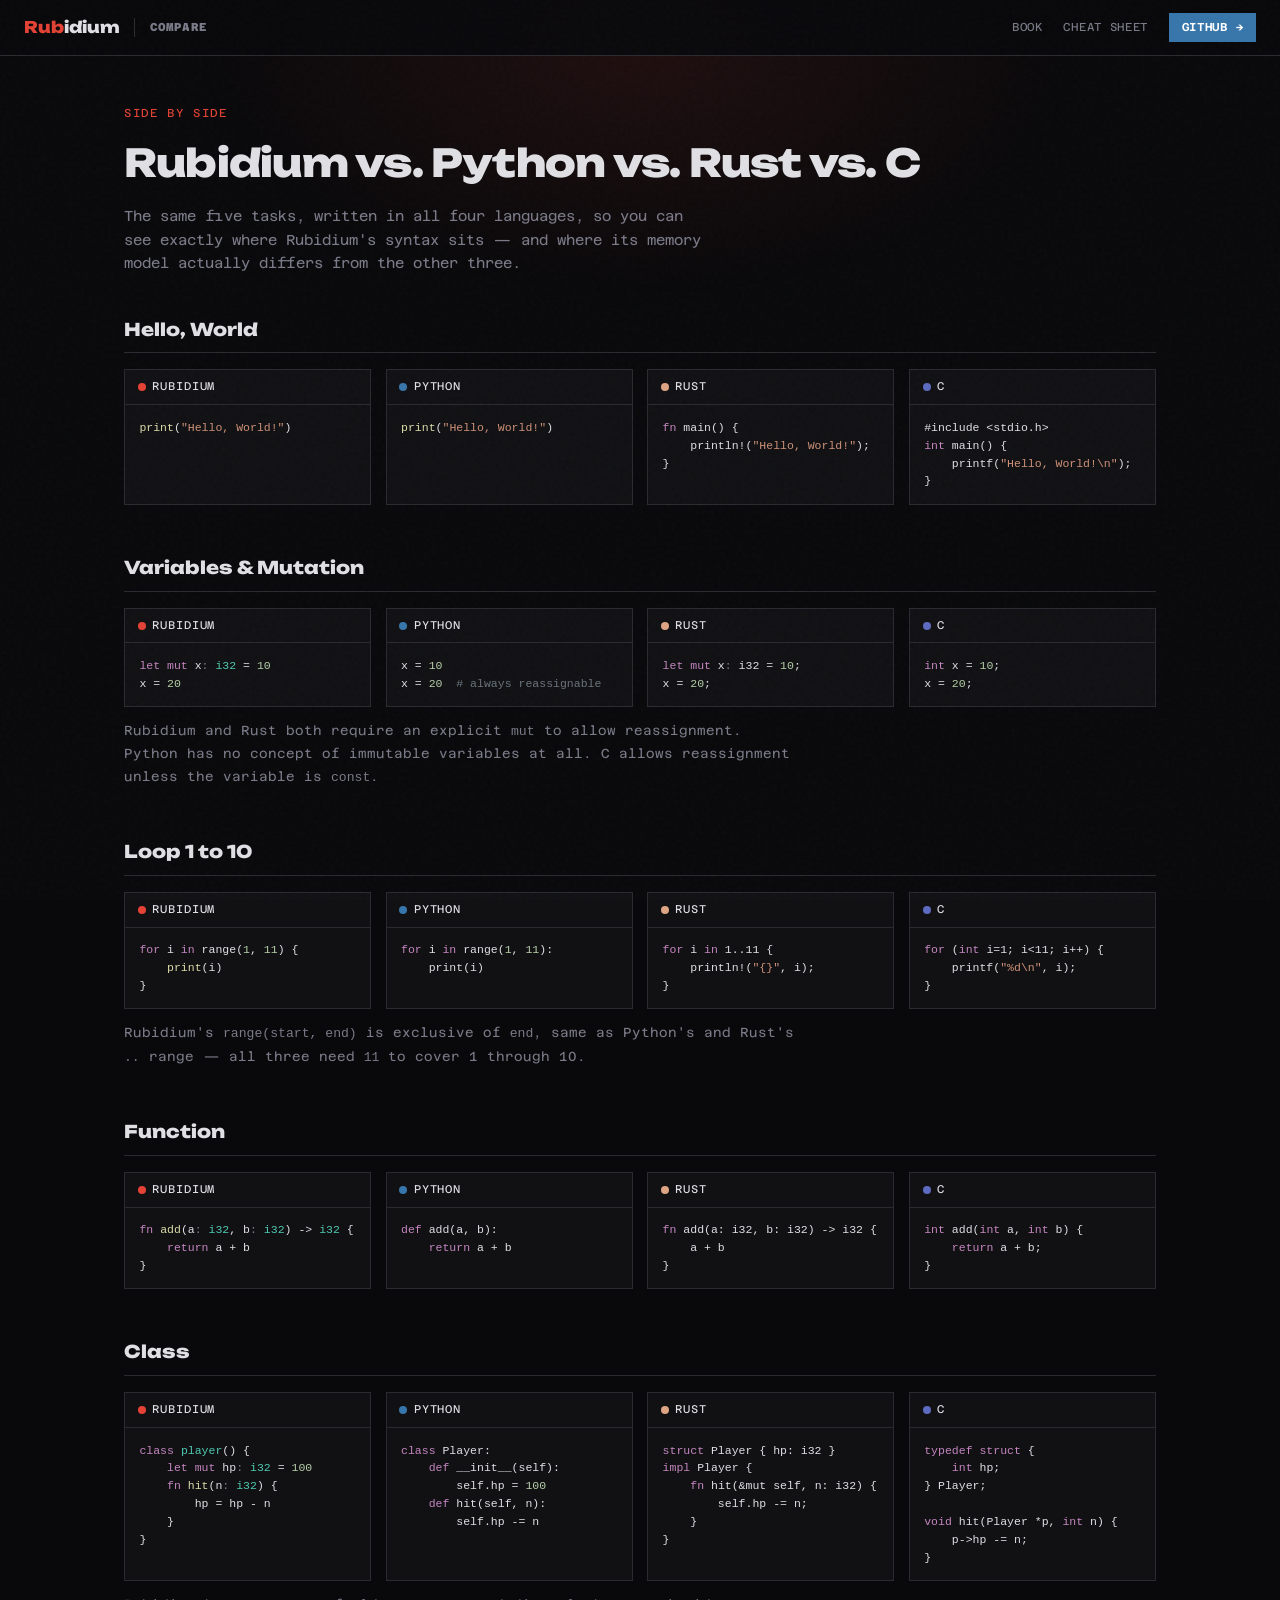
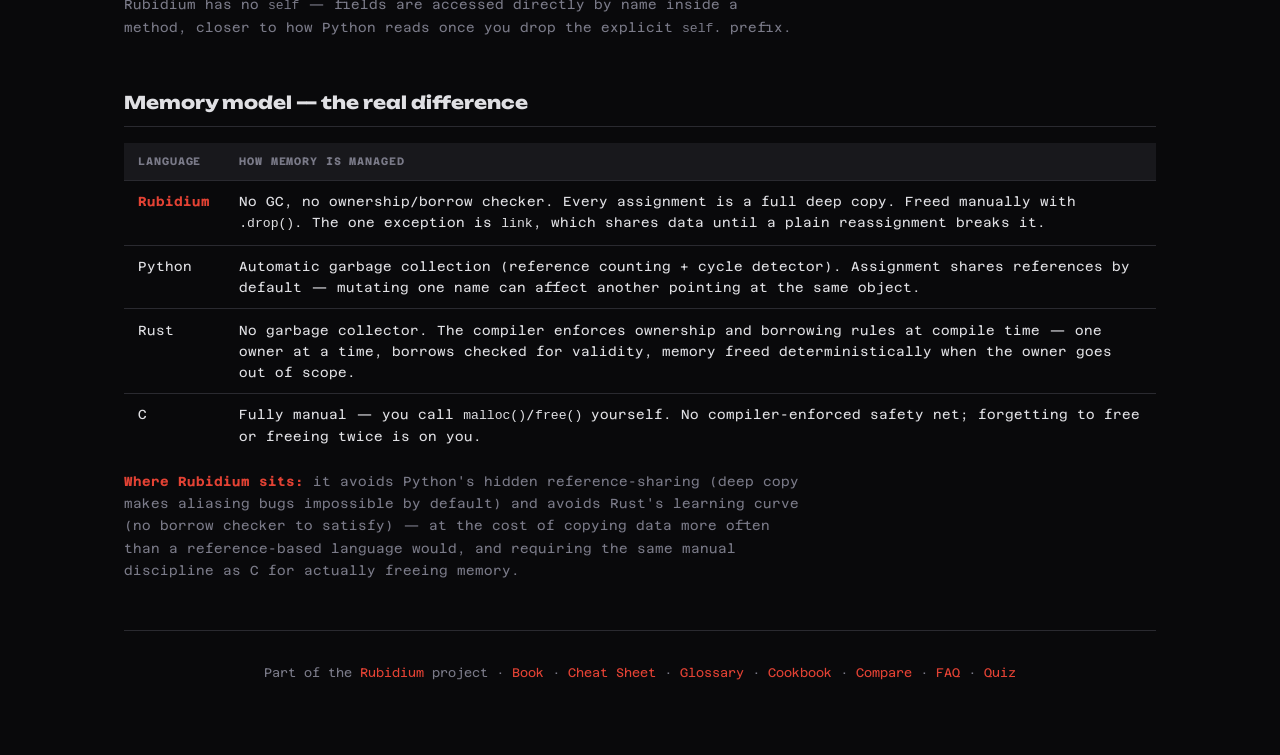
==== compare.html @ 11c4e3dd "Add files via upload" ====
<!DOCTYPE html>
<html lang="en">
<head>
<meta charset="UTF-8" />
<meta name="viewport" content="width=device-width, initial-scale=1.0" />
<title>Rubidium vs Python vs Rust vs C</title>
<meta property="og:type" content="website" />
<meta property="og:title" content="Rubidium vs Python vs Rust vs C" />
<meta property="og:description" content="The same five tasks written in all four languages, side by side — plus an honest look at where Rubidium’s memory model actually differs." />
<meta property="og:url" content="https://tomdexteryoutube.github.io/Rubidium.github.io/compare.html" />
<meta property="og:image" content="https://tomdexteryoutube.github.io/Rubidium.github.io/apple-touch-icon.png" />
<meta name="twitter:card" content="summary" />
<meta name="twitter:title" content="Rubidium vs Python vs Rust vs C" />
<meta name="twitter:description" content="The same five tasks written in all four languages, side by side — plus an honest look at where Rubidium’s memory model actually differs." />
<meta name="twitter:image" content="https://tomdexteryoutube.github.io/Rubidium.github.io/apple-touch-icon.png" />
<meta name="description" content="The same five tasks written in all four languages, side by side — plus an honest look at where Rubidium’s memory model actually differs." />
<link rel="icon" type="image/svg+xml" href="favicon.svg" />
<link rel="icon" type="image/png" sizes="32x32" href="favicon-32.png" />
<link rel="icon" type="image/png" sizes="16x16" href="favicon-16.png" />
<link rel="apple-touch-icon" sizes="180x180" href="apple-touch-icon.png" />
<link rel="preconnect" href="https://fonts.googleapis.com" />
<link href="https://fonts.googleapis.com/css2?family=Unbounded:wght@600;800&family=Azeret+Mono:wght@400;500;600&display=swap" rel="stylesheet" />
<style>
:root {
  --bg:#09090b; --bg2:#111114; --bg3:#18181c; --border:#2a2a30;
  --rb:#E34234; --rb-hi:#F05030;
  --text:#e0e0e4; --muted:#7a7a88;
  --mono:'Azeret Mono',monospace; --head:'Unbounded',sans-serif;
  --py:#3776AB; --py-hi:#4B8BBE;
}
*,*::before,*::after{box-sizing:border-box;margin:0;padding:0;}
body{background:var(--bg);color:var(--text);font-family:var(--mono);font-size:14px;line-height:1.6;}
.topbar{position:sticky;top:0;z-index:200;height:56px;display:flex;align-items:center;justify-content:space-between;padding:0 1.5rem;background:rgba(9,9,11,0.92);backdrop-filter:blur(12px);border-bottom:1px solid var(--border);}
.topbar-logo{font-family:var(--head);font-weight:800;font-size:1rem;text-decoration:none;display:flex;align-items:center;}
.topbar-logo .r{color:var(--rb);} .topbar-logo .b{color:var(--text);}
.topbar-title{font-family:var(--mono);font-size:0.72rem;color:var(--muted);letter-spacing:0.1em;text-transform:uppercase;margin-left:0.9rem;padding-left:0.9rem;border-left:1px solid var(--border);}
.topbar-right{display:flex;align-items:center;gap:1.3rem;}
.topbar-link{font-family:var(--mono);font-size:0.72rem;color:var(--muted);text-decoration:none;letter-spacing:0.06em;text-transform:uppercase;}
.topbar-link:hover{color:var(--text);}
.topbar-gh{font-family:var(--mono);font-size:0.72rem;font-weight:600;letter-spacing:0.06em;text-transform:uppercase;padding:0.35rem 0.8rem;background:var(--py);color:#fff;text-decoration:none;}
.topbar-gh:hover{background:var(--py-hi);}

.wrap{max-width:1080px;margin:0 auto;padding:3rem 1.5rem 5rem;}
.eyebrow{font-size:0.72rem;letter-spacing:0.14em;text-transform:uppercase;color:var(--rb);margin-bottom:0.6rem;}
h1{font-family:var(--head);font-size:clamp(1.8rem,4vw,2.4rem);font-weight:800;letter-spacing:-0.02em;margin-bottom:0.75rem;}
.sub{color:var(--muted);font-size:0.9rem;margin-bottom:2.5rem;max-width:65ch;}

.task{margin-bottom:3rem;}
.task-title{font-family:var(--head);font-size:1.1rem;font-weight:800;margin-bottom:1rem;padding-bottom:0.6rem;border-bottom:1px solid var(--border);}

.lang-grid{display:grid;grid-template-columns:repeat(4,1fr);gap:0.9rem;overflow-x:auto;}
@media(max-width:900px){.lang-grid{grid-template-columns:repeat(4,220px);}}
.lang-col{background:var(--bg2);border:1px solid var(--border);min-width:0;transition:border-color 0.2s, transform 0.2s;}
.lang-col:hover{border-color:#3a3a42;transform:translateY(-2px);}
.lang-head{padding:0.5rem 0.8rem;font-size:0.7rem;letter-spacing:0.08em;text-transform:uppercase;border-bottom:1px solid var(--border);display:flex;align-items:center;gap:0.4rem;}
.dot{width:0.5rem;height:0.5rem;border-radius:50%;flex-shrink:0;}
.dot.rb{background:var(--rb);} .dot.py{background:#3776AB;} .dot.rust{background:#DEA584;} .dot.c{background:#5C6BC0;}
.lang-col pre{padding:0.85rem 0.9rem;font-size:0.72rem;overflow-x:auto;white-space:pre;line-height:1.55;color:var(--text);}
.kw{color:#c586c0;} .ty{color:#4EC9B0;} .str{color:#CE9178;} .nb{color:#B5CEA8;} .cm{color:#6a737d;} .fn{color:#DCDCAA;} .op{color:var(--muted);}

.note{color:var(--muted);font-size:0.82rem;margin-top:0.8rem;line-height:1.7;max-width:75ch;}
.note strong{color:var(--rb);}

table.compare{width:100%;border-collapse:collapse;font-size:0.82rem;margin-top:1rem;}
table.compare th{text-align:left;padding:0.6rem 0.9rem;background:var(--bg3);color:var(--muted);font-size:0.68rem;letter-spacing:0.08em;text-transform:uppercase;border-bottom:1px solid var(--border);}
table.compare td{padding:0.65rem 0.9rem;border-bottom:1px solid var(--border);vertical-align:top;color:var(--text);}
table.compare tr:last-child td{border-bottom:none;}

footer{border-top:1px solid var(--border);margin-top:2rem;padding-top:2rem;text-align:center;color:var(--muted);font-size:0.78rem;}
footer a{color:var(--rb);text-decoration:none;}

body::before {
  content: ''; position: fixed; inset: 0;
  background-image: url("data:image/svg+xml,%3Csvg viewBox='0 0 256 256' xmlns='http://www.w3.org/2000/svg'%3E%3Cfilter id='n'%3E%3CfeTurbulence type='fractalNoise' baseFrequency='0.9' numOctaves='4' stitchTiles='stitch'/%3E%3C/filter%3E%3Crect width='100%25' height='100%25' filter='url(%23n)' opacity='1'/%3E%3C/svg%3E");
  opacity: 0.025; pointer-events: none; z-index: 1000;
}
.page-glow {
  position: fixed; top: -200px; left: 50%; transform: translateX(-50%);
  width: 900px; height: 500px; pointer-events: none; z-index: 0;
  background: radial-gradient(ellipse, rgba(227,66,52,0.10) 0%, transparent 70%);
  animation: glowpulse 8s ease-in-out infinite alternate;
}
@keyframes glowpulse { from { opacity: 0.7; } to { opacity: 1; } }
.wrap { position: relative; z-index: 1; }
html { scroll-behavior: smooth; }
.topbar-link { position: relative; }
.topbar-link::after {
  content: ''; position: absolute; bottom: -4px; left: 0; right: 0; height: 1px;
  background: var(--rb); transform: scaleX(0); transform-origin: left;
  transition: transform 0.2s cubic-bezier(0.4,0,0.2,1);
}
.topbar-link:hover::after { transform: scaleX(1); }
@media (prefers-reduced-motion: reduce) {
  .page-glow { animation: none; }
}

@keyframes fadeUp { from { opacity:0; transform:translateY(10px); } to { opacity:1; transform:translateY(0); } }
.eyebrow, h1, .sub { animation: fadeUp 0.5s ease both; }
h1 { animation-delay: 0.05s; }
.sub { animation-delay: 0.1s; }
@media (prefers-reduced-motion: reduce) { .eyebrow, h1, .sub { animation: none; } }
</style>
</head>
<body>
<div class="page-glow"></div>

<div class="topbar">
  <a class="topbar-logo" href="index.html"><span class="r">Rub</span><span class="b">idium</span><span class="topbar-title">Compare</span></a>
  <div class="topbar-right">
    <a class="topbar-link" href="learn.html">Book</a>
    <a class="topbar-link" href="cheatsheet.html">Cheat Sheet</a>
    <a class="topbar-gh" href="https://github.com/TomDexterYoutube/Xeon-Rubidium" target="_blank">GitHub →</a>
  </div>
</div>

<div class="wrap">
  <div class="eyebrow">Side by Side</div>
  <h1>Rubidium vs. Python vs. Rust vs. C</h1>
  <p class="sub">The same five tasks, written in all four languages, so you can see exactly where Rubidium's syntax sits — and where its memory model actually differs from the other three.</p>

  <div class="task">
    <div class="task-title">Hello, World</div>
    <div class="lang-grid">
      <div class="lang-col">
        <div class="lang-head"><span class="dot rb"></span>Rubidium</div>
        <pre><span class="fn">print</span>(<span class="str">"Hello, World!"</span>)</pre>
      </div>
      <div class="lang-col">
        <div class="lang-head"><span class="dot py"></span>Python</div>
        <pre><span class="fn">print</span>(<span class="str">"Hello, World!"</span>)</pre>
      </div>
      <div class="lang-col">
        <div class="lang-head"><span class="dot rust"></span>Rust</div>
        <pre><span class="kw">fn</span> main() {
    println!(<span class="str">"Hello, World!"</span>);
}</pre>
      </div>
      <div class="lang-col">
        <div class="lang-head"><span class="dot c"></span>C</div>
        <pre>#include &lt;stdio.h&gt;
<span class="kw">int</span> main() {
    printf(<span class="str">"Hello, World!\n"</span>);
}</pre>
      </div>
    </div>
  </div>

  <div class="task">
    <div class="task-title">Variables &amp; Mutation</div>
    <div class="lang-grid">
      <div class="lang-col">
        <div class="lang-head"><span class="dot rb"></span>Rubidium</div>
        <pre><span class="kw">let mut</span> x<span class="op">:</span> <span class="ty">i32</span> = <span class="nb">10</span>
x = <span class="nb">20</span></pre>
      </div>
      <div class="lang-col">
        <div class="lang-head"><span class="dot py"></span>Python</div>
        <pre>x = <span class="nb">10</span>
x = <span class="nb">20</span>  <span class="cm"># always reassignable</span></pre>
      </div>
      <div class="lang-col">
        <div class="lang-head"><span class="dot rust"></span>Rust</div>
        <pre><span class="kw">let mut</span> x<span class="op">:</span> i32 = <span class="nb">10</span>;
x = <span class="nb">20</span>;</pre>
      </div>
      <div class="lang-col">
        <div class="lang-head"><span class="dot c"></span>C</div>
        <pre><span class="kw">int</span> x = <span class="nb">10</span>;
x = <span class="nb">20</span>;</pre>
      </div>
    </div>
    <p class="note">Rubidium and Rust both require an explicit <code>mut</code> to allow reassignment. Python has no concept of immutable variables at all. C allows reassignment unless the variable is <code>const</code>.</p>
  </div>

  <div class="task">
    <div class="task-title">Loop 1 to 10</div>
    <div class="lang-grid">
      <div class="lang-col">
        <div class="lang-head"><span class="dot rb"></span>Rubidium</div>
        <pre><span class="kw">for</span> i <span class="kw">in</span> range(<span class="nb">1</span>, <span class="nb">11</span>) {
    <span class="fn">print</span>(i)
}</pre>
      </div>
      <div class="lang-col">
        <div class="lang-head"><span class="dot py"></span>Python</div>
        <pre><span class="kw">for</span> i <span class="kw">in</span> range(<span class="nb">1</span>, <span class="nb">11</span>):
    print(i)</pre>
      </div>
      <div class="lang-col">
        <div class="lang-head"><span class="dot rust"></span>Rust</div>
        <pre><span class="kw">for</span> i <span class="kw">in</span> 1..11 {
    println!(<span class="str">"{}"</span>, i);
}</pre>
      </div>
      <div class="lang-col">
        <div class="lang-head"><span class="dot c"></span>C</div>
        <pre><span class="kw">for</span> (<span class="kw">int</span> i=1; i&lt;11; i++) {
    printf(<span class="str">"%d\n"</span>, i);
}</pre>
      </div>
    </div>
    <p class="note">Rubidium's <code>range(start, end)</code> is exclusive of <code>end</code>, same as Python's and Rust's <code>..</code> range — all three need <code>11</code> to cover 1 through 10.</p>
  </div>

  <div class="task">
    <div class="task-title">Function</div>
    <div class="lang-grid">
      <div class="lang-col">
        <div class="lang-head"><span class="dot rb"></span>Rubidium</div>
        <pre><span class="kw">fn</span> <span class="fn">add</span>(a<span class="op">:</span> <span class="ty">i32</span>, b<span class="op">:</span> <span class="ty">i32</span>) -&gt; <span class="ty">i32</span> {
    <span class="kw">return</span> a + b
}</pre>
      </div>
      <div class="lang-col">
        <div class="lang-head"><span class="dot py"></span>Python</div>
        <pre><span class="kw">def</span> add(a, b):
    <span class="kw">return</span> a + b</pre>
      </div>
      <div class="lang-col">
        <div class="lang-head"><span class="dot rust"></span>Rust</div>
        <pre><span class="kw">fn</span> add(a: i32, b: i32) -&gt; i32 {
    a + b
}</pre>
      </div>
      <div class="lang-col">
        <div class="lang-head"><span class="dot c"></span>C</div>
        <pre><span class="kw">int</span> add(<span class="kw">int</span> a, <span class="kw">int</span> b) {
    <span class="kw">return</span> a + b;
}</pre>
      </div>
    </div>
  </div>

  <div class="task">
    <div class="task-title">Class</div>
    <div class="lang-grid">
      <div class="lang-col">
        <div class="lang-head"><span class="dot rb"></span>Rubidium</div>
        <pre><span class="kw">class</span> <span class="ty">player</span>() {
    <span class="kw">let mut</span> hp<span class="op">:</span> <span class="ty">i32</span> = <span class="nb">100</span>
    <span class="kw">fn</span> <span class="fn">hit</span>(n<span class="op">:</span> <span class="ty">i32</span>) {
        hp = hp - n
    }
}</pre>
      </div>
      <div class="lang-col">
        <div class="lang-head"><span class="dot py"></span>Python</div>
        <pre><span class="kw">class</span> Player:
    <span class="kw">def</span> __init__(self):
        self.hp = <span class="nb">100</span>
    <span class="kw">def</span> hit(self, n):
        self.hp -= n</pre>
      </div>
      <div class="lang-col">
        <div class="lang-head"><span class="dot rust"></span>Rust</div>
        <pre><span class="kw">struct</span> Player { hp: i32 }
<span class="kw">impl</span> Player {
    <span class="kw">fn</span> hit(&amp;mut self, n: i32) {
        self.hp -= n;
    }
}</pre>
      </div>
      <div class="lang-col">
        <div class="lang-head"><span class="dot c"></span>C</div>
        <pre><span class="kw">typedef struct</span> {
    <span class="kw">int</span> hp;
} Player;

<span class="kw">void</span> hit(Player *p, <span class="kw">int</span> n) {
    p-&gt;hp -= n;
}</pre>
      </div>
    </div>
    <p class="note">Rubidium has no <code>self</code> — fields are accessed directly by name inside a method, closer to how Python reads once you drop the explicit <code>self.</code> prefix.</p>
  </div>

  <div class="task">
    <div class="task-title">Memory model — the real difference</div>
    <table class="compare">
      <tr><th>Language</th><th>How memory is managed</th></tr>
      <tr><td><strong style="color:var(--rb)">Rubidium</strong></td><td>No GC, no ownership/borrow checker. Every assignment is a full deep copy. Freed manually with <code>.drop()</code>. The one exception is <code>link</code>, which shares data until a plain reassignment breaks it.</td></tr>
      <tr><td>Python</td><td>Automatic garbage collection (reference counting + cycle detector). Assignment shares references by default — mutating one name can affect another pointing at the same object.</td></tr>
      <tr><td>Rust</td><td>No garbage collector. The compiler enforces ownership and borrowing rules at compile time — one owner at a time, borrows checked for validity, memory freed deterministically when the owner goes out of scope.</td></tr>
      <tr><td>C</td><td>Fully manual — you call <code>malloc()</code>/<code>free()</code> yourself. No compiler-enforced safety net; forgetting to free or freeing twice is on you.</td></tr>
    </table>
    <p class="note"><strong>Where Rubidium sits:</strong> it avoids Python's hidden reference-sharing (deep copy makes aliasing bugs impossible by default) and avoids Rust's learning curve (no borrow checker to satisfy) — at the cost of copying data more often than a reference-based language would, and requiring the same manual discipline as C for actually freeing memory.</p>
  </div>

  <footer>Part of the <a href="index.html">Rubidium</a> project · <a href="learn.html">Book</a> · <a href="cheatsheet.html">Cheat Sheet</a> · <a href="glossary.html">Glossary</a> · <a href="cookbook.html">Cookbook</a> · <a href="compare.html">Compare</a> · <a href="faq.html">FAQ</a> · <a href="quiz.html">Quiz</a></footer>
</div>
</body>
</html>
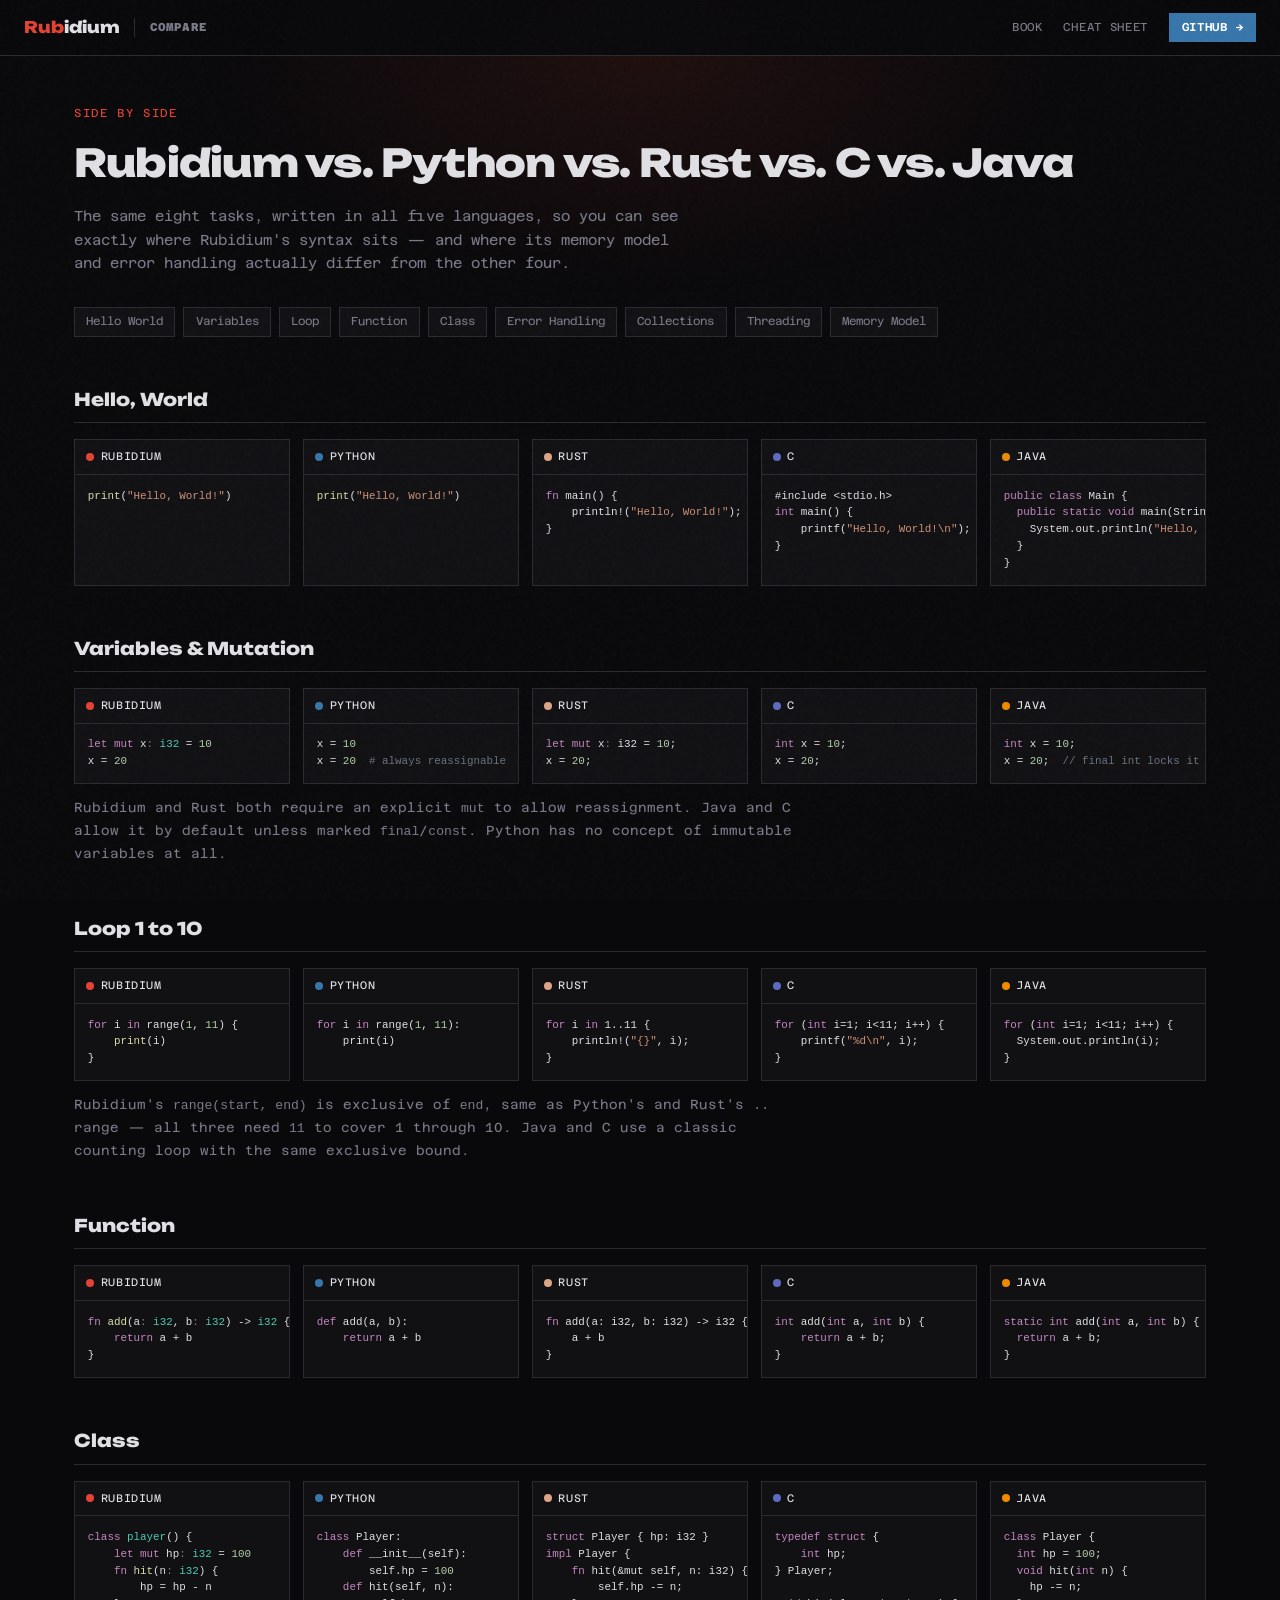
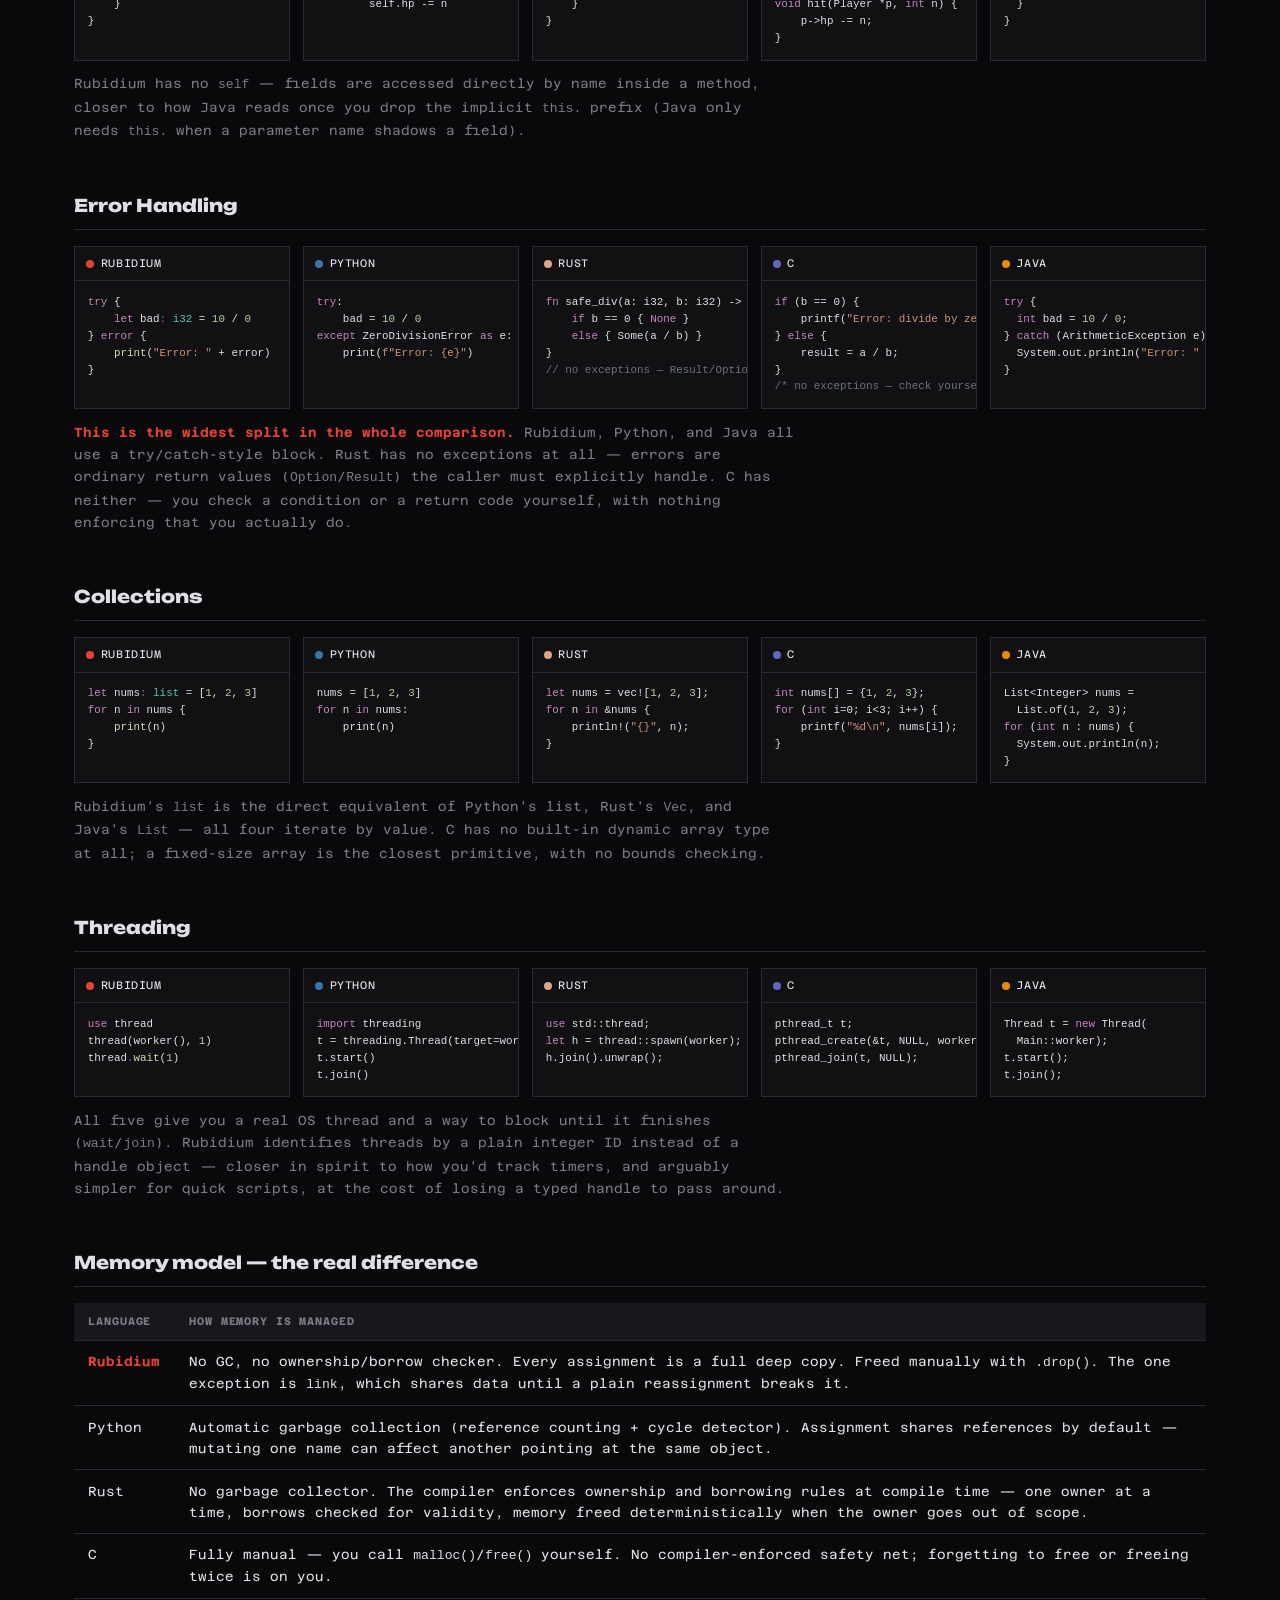
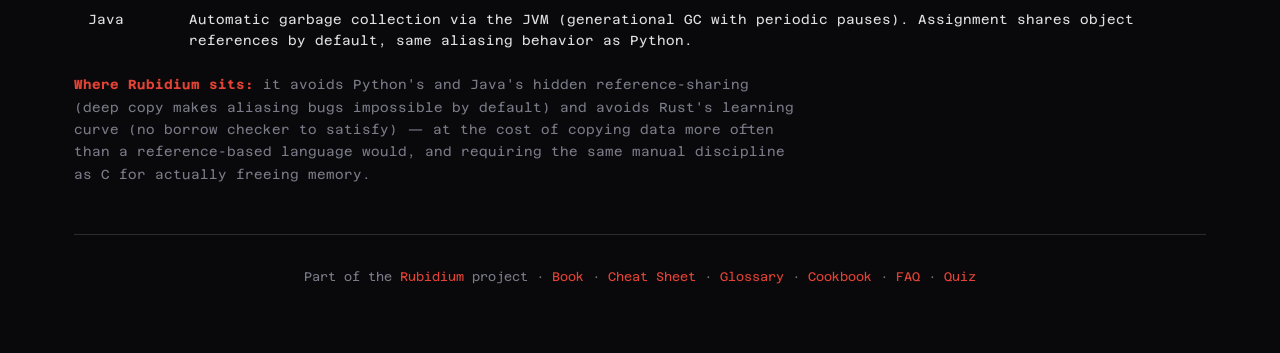
==== commit 0646e8ce: "Add files via upload" ====
--- a/compare.html
+++ b/compare.html
@@ -3,17 +3,17 @@
 <head>
 <meta charset="UTF-8" />
 <meta name="viewport" content="width=device-width, initial-scale=1.0" />
-<title>Rubidium vs Python vs Rust vs C</title>
+<title>Rubidium vs Python vs Rust vs C vs Java</title>
 <meta property="og:type" content="website" />
-<meta property="og:title" content="Rubidium vs Python vs Rust vs C" />
-<meta property="og:description" content="The same five tasks written in all four languages, side by side — plus an honest look at where Rubidium’s memory model actually differs." />
+<meta property="og:title" content="Rubidium vs Python vs Rust vs C vs Java" />
+<meta property="og:description" content="The same eight tasks written in all five languages, side by side — plus an honest look at where Rubidium's memory model and error handling actually differ." />
 <meta property="og:url" content="https://tomdexteryoutube.github.io/Rubidium.github.io/compare.html" />
 <meta property="og:image" content="https://tomdexteryoutube.github.io/Rubidium.github.io/apple-touch-icon.png" />
 <meta name="twitter:card" content="summary" />
-<meta name="twitter:title" content="Rubidium vs Python vs Rust vs C" />
-<meta name="twitter:description" content="The same five tasks written in all four languages, side by side — plus an honest look at where Rubidium’s memory model actually differs." />
+<meta name="twitter:title" content="Rubidium vs Python vs Rust vs C vs Java" />
+<meta name="twitter:description" content="The same eight tasks written in all five languages, side by side — plus an honest look at where Rubidium's memory model and error handling actually differ." />
 <meta name="twitter:image" content="https://tomdexteryoutube.github.io/Rubidium.github.io/apple-touch-icon.png" />
-<meta name="description" content="The same five tasks written in all four languages, side by side — plus an honest look at where Rubidium’s memory model actually differs." />
+<meta name="description" content="The same eight tasks written in all five languages, side by side — plus an honest look at where Rubidium's memory model and error handling actually differ." />
 <link rel="icon" type="image/svg+xml" href="favicon.svg" />
 <link rel="icon" type="image/png" sizes="32x32" href="favicon-32.png" />
 <link rel="icon" type="image/png" sizes="16x16" href="favicon-16.png" />
@@ -40,25 +40,29 @@
 .topbar-gh{font-family:var(--mono);font-size:0.72rem;font-weight:600;letter-spacing:0.06em;text-transform:uppercase;padding:0.35rem 0.8rem;background:var(--py);color:#fff;text-decoration:none;}
 .topbar-gh:hover{background:var(--py-hi);}
 
-.wrap{max-width:1080px;margin:0 auto;padding:3rem 1.5rem 5rem;}
+.wrap{max-width:1180px;margin:0 auto;padding:3rem 1.5rem 5rem;}
 .eyebrow{font-size:0.72rem;letter-spacing:0.14em;text-transform:uppercase;color:var(--rb);margin-bottom:0.6rem;}
 h1{font-family:var(--head);font-size:clamp(1.8rem,4vw,2.4rem);font-weight:800;letter-spacing:-0.02em;margin-bottom:0.75rem;}
-.sub{color:var(--muted);font-size:0.9rem;margin-bottom:2.5rem;max-width:65ch;}
-
-.task{margin-bottom:3rem;}
+.sub{color:var(--muted);font-size:0.9rem;margin-bottom:2rem;max-width:70ch;}
+
+.toc{display:flex;flex-wrap:wrap;gap:0.5rem;margin-bottom:3rem;}
+.toc a{font-size:0.72rem;color:var(--muted);text-decoration:none;border:1px solid var(--border);padding:0.3rem 0.7rem;background:var(--bg2);}
+.toc a:hover{color:var(--rb);border-color:var(--rb);}
+
+.task{margin-bottom:3rem;scroll-margin-top:75px;}
 .task-title{font-family:var(--head);font-size:1.1rem;font-weight:800;margin-bottom:1rem;padding-bottom:0.6rem;border-bottom:1px solid var(--border);}
 
-.lang-grid{display:grid;grid-template-columns:repeat(4,1fr);gap:0.9rem;overflow-x:auto;}
-@media(max-width:900px){.lang-grid{grid-template-columns:repeat(4,220px);}}
+.lang-grid{display:grid;grid-template-columns:repeat(5,1fr);gap:0.8rem;overflow-x:auto;}
+@media(max-width:1100px){.lang-grid{grid-template-columns:repeat(5,200px);}}
 .lang-col{background:var(--bg2);border:1px solid var(--border);min-width:0;transition:border-color 0.2s, transform 0.2s;}
 .lang-col:hover{border-color:#3a3a42;transform:translateY(-2px);}
-.lang-head{padding:0.5rem 0.8rem;font-size:0.7rem;letter-spacing:0.08em;text-transform:uppercase;border-bottom:1px solid var(--border);display:flex;align-items:center;gap:0.4rem;}
+.lang-head{padding:0.5rem 0.7rem;font-size:0.68rem;letter-spacing:0.06em;text-transform:uppercase;border-bottom:1px solid var(--border);display:flex;align-items:center;gap:0.4rem;}
 .dot{width:0.5rem;height:0.5rem;border-radius:50%;flex-shrink:0;}
-.dot.rb{background:var(--rb);} .dot.py{background:#3776AB;} .dot.rust{background:#DEA584;} .dot.c{background:#5C6BC0;}
-.lang-col pre{padding:0.85rem 0.9rem;font-size:0.72rem;overflow-x:auto;white-space:pre;line-height:1.55;color:var(--text);}
+.dot.rb{background:var(--rb);} .dot.py{background:#3776AB;} .dot.rust{background:#DEA584;} .dot.c{background:#5C6BC0;} .dot.java{background:#ED8B00;}
+.lang-col pre{padding:0.8rem 0.8rem;font-size:0.68rem;overflow-x:auto;white-space:pre;line-height:1.55;color:var(--text);}
 .kw{color:#c586c0;} .ty{color:#4EC9B0;} .str{color:#CE9178;} .nb{color:#B5CEA8;} .cm{color:#6a737d;} .fn{color:#DCDCAA;} .op{color:var(--muted);}
 
-.note{color:var(--muted);font-size:0.82rem;margin-top:0.8rem;line-height:1.7;max-width:75ch;}
+.note{color:var(--muted);font-size:0.82rem;margin-top:0.8rem;line-height:1.7;max-width:80ch;}
 .note strong{color:var(--rb);}
 
 table.compare{width:100%;border-collapse:collapse;font-size:0.82rem;margin-top:1rem;}
@@ -90,15 +94,14 @@
   transition: transform 0.2s cubic-bezier(0.4,0,0.2,1);
 }
 .topbar-link:hover::after { transform: scaleX(1); }
-@media (prefers-reduced-motion: reduce) {
-  .page-glow { animation: none; }
-}
-
 @keyframes fadeUp { from { opacity:0; transform:translateY(10px); } to { opacity:1; transform:translateY(0); } }
 .eyebrow, h1, .sub { animation: fadeUp 0.5s ease both; }
 h1 { animation-delay: 0.05s; }
 .sub { animation-delay: 0.1s; }
-@media (prefers-reduced-motion: reduce) { .eyebrow, h1, .sub { animation: none; } }
+@media (prefers-reduced-motion: reduce) {
+  .page-glow { animation: none; }
+  .eyebrow, h1, .sub { animation: none; }
+}
 </style>
 </head>
 <body>
@@ -115,10 +118,16 @@
 
 <div class="wrap">
   <div class="eyebrow">Side by Side</div>
-  <h1>Rubidium vs. Python vs. Rust vs. C</h1>
-  <p class="sub">The same five tasks, written in all four languages, so you can see exactly where Rubidium's syntax sits — and where its memory model actually differs from the other three.</p>
-
-  <div class="task">
+  <h1>Rubidium vs. Python vs. Rust vs. C vs. Java</h1>
+  <p class="sub">The same eight tasks, written in all five languages, so you can see exactly where Rubidium's syntax sits — and where its memory model and error handling actually differ from the other four.</p>
+
+  <div class="toc">
+    <a href="#hello">Hello World</a><a href="#vars">Variables</a><a href="#loop">Loop</a><a href="#function">Function</a>
+    <a href="#class">Class</a><a href="#errors">Error Handling</a><a href="#collections">Collections</a><a href="#threading">Threading</a>
+    <a href="#memory">Memory Model</a>
+  </div>
+
+  <div class="task" id="hello">
     <div class="task-title">Hello, World</div>
     <div class="lang-grid">
       <div class="lang-col">
@@ -142,10 +151,18 @@
     printf(<span class="str">"Hello, World!\n"</span>);
 }</pre>
       </div>
-    </div>
-  </div>
-
-  <div class="task">
+      <div class="lang-col">
+        <div class="lang-head"><span class="dot java"></span>Java</div>
+        <pre><span class="kw">public class</span> Main {
+  <span class="kw">public static void</span> main(String[] a) {
+    System.out.println(<span class="str">"Hello, World!"</span>);
+  }
+}</pre>
+      </div>
+    </div>
+  </div>
+
+  <div class="task" id="vars">
     <div class="task-title">Variables &amp; Mutation</div>
     <div class="lang-grid">
       <div class="lang-col">
@@ -168,11 +185,16 @@
         <pre><span class="kw">int</span> x = <span class="nb">10</span>;
 x = <span class="nb">20</span>;</pre>
       </div>
-    </div>
-    <p class="note">Rubidium and Rust both require an explicit <code>mut</code> to allow reassignment. Python has no concept of immutable variables at all. C allows reassignment unless the variable is <code>const</code>.</p>
-  </div>
-
-  <div class="task">
+      <div class="lang-col">
+        <div class="lang-head"><span class="dot java"></span>Java</div>
+        <pre><span class="kw">int</span> x = <span class="nb">10</span>;
+x = <span class="nb">20</span>;  <span class="cm">// final int locks it</span></pre>
+      </div>
+    </div>
+    <p class="note">Rubidium and Rust both require an explicit <code>mut</code> to allow reassignment. Java and C allow it by default unless marked <code>final</code>/<code>const</code>. Python has no concept of immutable variables at all.</p>
+  </div>
+
+  <div class="task" id="loop">
     <div class="task-title">Loop 1 to 10</div>
     <div class="lang-grid">
       <div class="lang-col">
@@ -198,11 +220,17 @@
     printf(<span class="str">"%d\n"</span>, i);
 }</pre>
       </div>
-    </div>
-    <p class="note">Rubidium's <code>range(start, end)</code> is exclusive of <code>end</code>, same as Python's and Rust's <code>..</code> range — all three need <code>11</code> to cover 1 through 10.</p>
-  </div>
-
-  <div class="task">
+      <div class="lang-col">
+        <div class="lang-head"><span class="dot java"></span>Java</div>
+        <pre><span class="kw">for</span> (<span class="kw">int</span> i=1; i&lt;11; i++) {
+  System.out.println(i);
+}</pre>
+      </div>
+    </div>
+    <p class="note">Rubidium's <code>range(start, end)</code> is exclusive of <code>end</code>, same as Python's and Rust's <code>..</code> range — all three need <code>11</code> to cover 1 through 10. Java and C use a classic counting loop with the same exclusive bound.</p>
+  </div>
+
+  <div class="task" id="function">
     <div class="task-title">Function</div>
     <div class="lang-grid">
       <div class="lang-col">
@@ -228,10 +256,16 @@
     <span class="kw">return</span> a + b;
 }</pre>
       </div>
-    </div>
-  </div>
-
-  <div class="task">
+      <div class="lang-col">
+        <div class="lang-head"><span class="dot java"></span>Java</div>
+        <pre><span class="kw">static int</span> add(<span class="kw">int</span> a, <span class="kw">int</span> b) {
+  <span class="kw">return</span> a + b;
+}</pre>
+      </div>
+    </div>
+  </div>
+
+  <div class="task" id="class">
     <div class="task-title">Class</div>
     <div class="lang-grid">
       <div class="lang-col">
@@ -270,11 +304,148 @@
     p-&gt;hp -= n;
 }</pre>
       </div>
-    </div>
-    <p class="note">Rubidium has no <code>self</code> — fields are accessed directly by name inside a method, closer to how Python reads once you drop the explicit <code>self.</code> prefix.</p>
-  </div>
-
-  <div class="task">
+      <div class="lang-col">
+        <div class="lang-head"><span class="dot java"></span>Java</div>
+        <pre><span class="kw">class</span> Player {
+  <span class="kw">int</span> hp = <span class="nb">100</span>;
+  <span class="kw">void</span> hit(<span class="kw">int</span> n) {
+    hp -= n;
+  }
+}</pre>
+      </div>
+    </div>
+    <p class="note">Rubidium has no <code>self</code> — fields are accessed directly by name inside a method, closer to how Java reads once you drop the implicit <code>this.</code> prefix (Java only needs <code>this.</code> when a parameter name shadows a field).</p>
+  </div>
+
+  <div class="task" id="errors">
+    <div class="task-title">Error Handling</div>
+    <div class="lang-grid">
+      <div class="lang-col">
+        <div class="lang-head"><span class="dot rb"></span>Rubidium</div>
+        <pre><span class="kw">try</span> {
+    <span class="kw">let</span> bad<span class="op">:</span> <span class="ty">i32</span> = <span class="nb">10</span> / <span class="nb">0</span>
+} <span class="kw">error</span> {
+    <span class="fn">print</span>(<span class="str">"Error: "</span> + error)
+}</pre>
+      </div>
+      <div class="lang-col">
+        <div class="lang-head"><span class="dot py"></span>Python</div>
+        <pre><span class="kw">try</span>:
+    bad = <span class="nb">10</span> / <span class="nb">0</span>
+<span class="kw">except</span> ZeroDivisionError <span class="kw">as</span> e:
+    print(<span class="str">f"Error: {e}"</span>)</pre>
+      </div>
+      <div class="lang-col">
+        <div class="lang-head"><span class="dot rust"></span>Rust</div>
+        <pre><span class="kw">fn</span> safe_div(a: i32, b: i32) -&gt; Option&lt;i32&gt; {
+    <span class="kw">if</span> b == 0 { <span class="kw">None</span> }
+    <span class="kw">else</span> { Some(a / b) }
+}
+<span class="cm">// no exceptions — Result/Option instead</span></pre>
+      </div>
+      <div class="lang-col">
+        <div class="lang-head"><span class="dot c"></span>C</div>
+        <pre><span class="kw">if</span> (b == 0) {
+    printf(<span class="str">"Error: divide by zero\n"</span>);
+} <span class="kw">else</span> {
+    result = a / b;
+}
+<span class="cm">/* no exceptions — check yourself */</span></pre>
+      </div>
+      <div class="lang-col">
+        <div class="lang-head"><span class="dot java"></span>Java</div>
+        <pre><span class="kw">try</span> {
+  <span class="kw">int</span> bad = <span class="nb">10</span> / <span class="nb">0</span>;
+} <span class="kw">catch</span> (ArithmeticException e) {
+  System.out.println(<span class="str">"Error: "</span> + e.getMessage());
+}</pre>
+      </div>
+    </div>
+    <p class="note"><strong>This is the widest split in the whole comparison.</strong> Rubidium, Python, and Java all use a try/catch-style block. Rust has no exceptions at all — errors are ordinary return values (<code>Option</code>/<code>Result</code>) the caller must explicitly handle. C has neither — you check a condition or a return code yourself, with nothing enforcing that you actually do.</p>
+  </div>
+
+  <div class="task" id="collections">
+    <div class="task-title">Collections</div>
+    <div class="lang-grid">
+      <div class="lang-col">
+        <div class="lang-head"><span class="dot rb"></span>Rubidium</div>
+        <pre><span class="kw">let</span> nums<span class="op">:</span> <span class="ty">list</span> = [<span class="nb">1</span>, <span class="nb">2</span>, <span class="nb">3</span>]
+<span class="kw">for</span> n <span class="kw">in</span> nums {
+    <span class="fn">print</span>(n)
+}</pre>
+      </div>
+      <div class="lang-col">
+        <div class="lang-head"><span class="dot py"></span>Python</div>
+        <pre>nums = [<span class="nb">1</span>, <span class="nb">2</span>, <span class="nb">3</span>]
+<span class="kw">for</span> n <span class="kw">in</span> nums:
+    print(n)</pre>
+      </div>
+      <div class="lang-col">
+        <div class="lang-head"><span class="dot rust"></span>Rust</div>
+        <pre><span class="kw">let</span> nums = vec![<span class="nb">1</span>, <span class="nb">2</span>, <span class="nb">3</span>];
+<span class="kw">for</span> n <span class="kw">in</span> &amp;nums {
+    println!(<span class="str">"{}"</span>, n);
+}</pre>
+      </div>
+      <div class="lang-col">
+        <div class="lang-head"><span class="dot c"></span>C</div>
+        <pre><span class="kw">int</span> nums[] = {<span class="nb">1</span>, <span class="nb">2</span>, <span class="nb">3</span>};
+<span class="kw">for</span> (<span class="kw">int</span> i=0; i&lt;3; i++) {
+    printf(<span class="str">"%d\n"</span>, nums[i]);
+}</pre>
+      </div>
+      <div class="lang-col">
+        <div class="lang-head"><span class="dot java"></span>Java</div>
+        <pre>List&lt;Integer&gt; nums =
+  List.of(<span class="nb">1</span>, <span class="nb">2</span>, <span class="nb">3</span>);
+<span class="kw">for</span> (<span class="kw">int</span> n : nums) {
+  System.out.println(n);
+}</pre>
+      </div>
+    </div>
+    <p class="note">Rubidium's <code>list</code> is the direct equivalent of Python's list, Rust's <code>Vec</code>, and Java's <code>List</code> — all four iterate by value. C has no built-in dynamic array type at all; a fixed-size array is the closest primitive, with no bounds checking.</p>
+  </div>
+
+  <div class="task" id="threading">
+    <div class="task-title">Threading</div>
+    <div class="lang-grid">
+      <div class="lang-col">
+        <div class="lang-head"><span class="dot rb"></span>Rubidium</div>
+        <pre><span class="kw">use</span> thread
+thread(worker(), <span class="nb">1</span>)
+thread<span class="op">.</span><span class="fn">wait</span>(<span class="nb">1</span>)</pre>
+      </div>
+      <div class="lang-col">
+        <div class="lang-head"><span class="dot py"></span>Python</div>
+        <pre><span class="kw">import</span> threading
+t = threading.Thread(target=worker)
+t.start()
+t.join()</pre>
+      </div>
+      <div class="lang-col">
+        <div class="lang-head"><span class="dot rust"></span>Rust</div>
+        <pre><span class="kw">use</span> std::thread;
+<span class="kw">let</span> h = thread::spawn(worker);
+h.join().unwrap();</pre>
+      </div>
+      <div class="lang-col">
+        <div class="lang-head"><span class="dot c"></span>C</div>
+        <pre>pthread_t t;
+pthread_create(&amp;t, NULL, worker, NULL);
+pthread_join(t, NULL);</pre>
+      </div>
+      <div class="lang-col">
+        <div class="lang-head"><span class="dot java"></span>Java</div>
+        <pre>Thread t = <span class="kw">new</span> Thread(
+  Main::worker);
+t.start();
+t.join();</pre>
+      </div>
+    </div>
+    <p class="note">All five give you a real OS thread and a way to block until it finishes (<code>wait</code>/<code>join</code>). Rubidium identifies threads by a plain integer ID instead of a handle object — closer in spirit to how you'd track timers, and arguably simpler for quick scripts, at the cost of losing a typed handle to pass around.</p>
+  </div>
+
+  <div class="task" id="memory">
     <div class="task-title">Memory model — the real difference</div>
     <table class="compare">
       <tr><th>Language</th><th>How memory is managed</th></tr>
@@ -282,11 +453,12 @@
       <tr><td>Python</td><td>Automatic garbage collection (reference counting + cycle detector). Assignment shares references by default — mutating one name can affect another pointing at the same object.</td></tr>
       <tr><td>Rust</td><td>No garbage collector. The compiler enforces ownership and borrowing rules at compile time — one owner at a time, borrows checked for validity, memory freed deterministically when the owner goes out of scope.</td></tr>
       <tr><td>C</td><td>Fully manual — you call <code>malloc()</code>/<code>free()</code> yourself. No compiler-enforced safety net; forgetting to free or freeing twice is on you.</td></tr>
+      <tr><td>Java</td><td>Automatic garbage collection via the JVM (generational GC with periodic pauses). Assignment shares object references by default, same aliasing behavior as Python.</td></tr>
     </table>
-    <p class="note"><strong>Where Rubidium sits:</strong> it avoids Python's hidden reference-sharing (deep copy makes aliasing bugs impossible by default) and avoids Rust's learning curve (no borrow checker to satisfy) — at the cost of copying data more often than a reference-based language would, and requiring the same manual discipline as C for actually freeing memory.</p>
-  </div>
-
-  <footer>Part of the <a href="index.html">Rubidium</a> project · <a href="learn.html">Book</a> · <a href="cheatsheet.html">Cheat Sheet</a> · <a href="glossary.html">Glossary</a> · <a href="cookbook.html">Cookbook</a> · <a href="compare.html">Compare</a> · <a href="faq.html">FAQ</a> · <a href="quiz.html">Quiz</a></footer>
+    <p class="note"><strong>Where Rubidium sits:</strong> it avoids Python's and Java's hidden reference-sharing (deep copy makes aliasing bugs impossible by default) and avoids Rust's learning curve (no borrow checker to satisfy) — at the cost of copying data more often than a reference-based language would, and requiring the same manual discipline as C for actually freeing memory.</p>
+  </div>
+
+  <footer>Part of the <a href="index.html">Rubidium</a> project · <a href="learn.html">Book</a> · <a href="cheatsheet.html">Cheat Sheet</a> · <a href="glossary.html">Glossary</a> · <a href="cookbook.html">Cookbook</a> · <a href="faq.html">FAQ</a> · <a href="quiz.html">Quiz</a></footer>
 </div>
 </body>
 </html>
